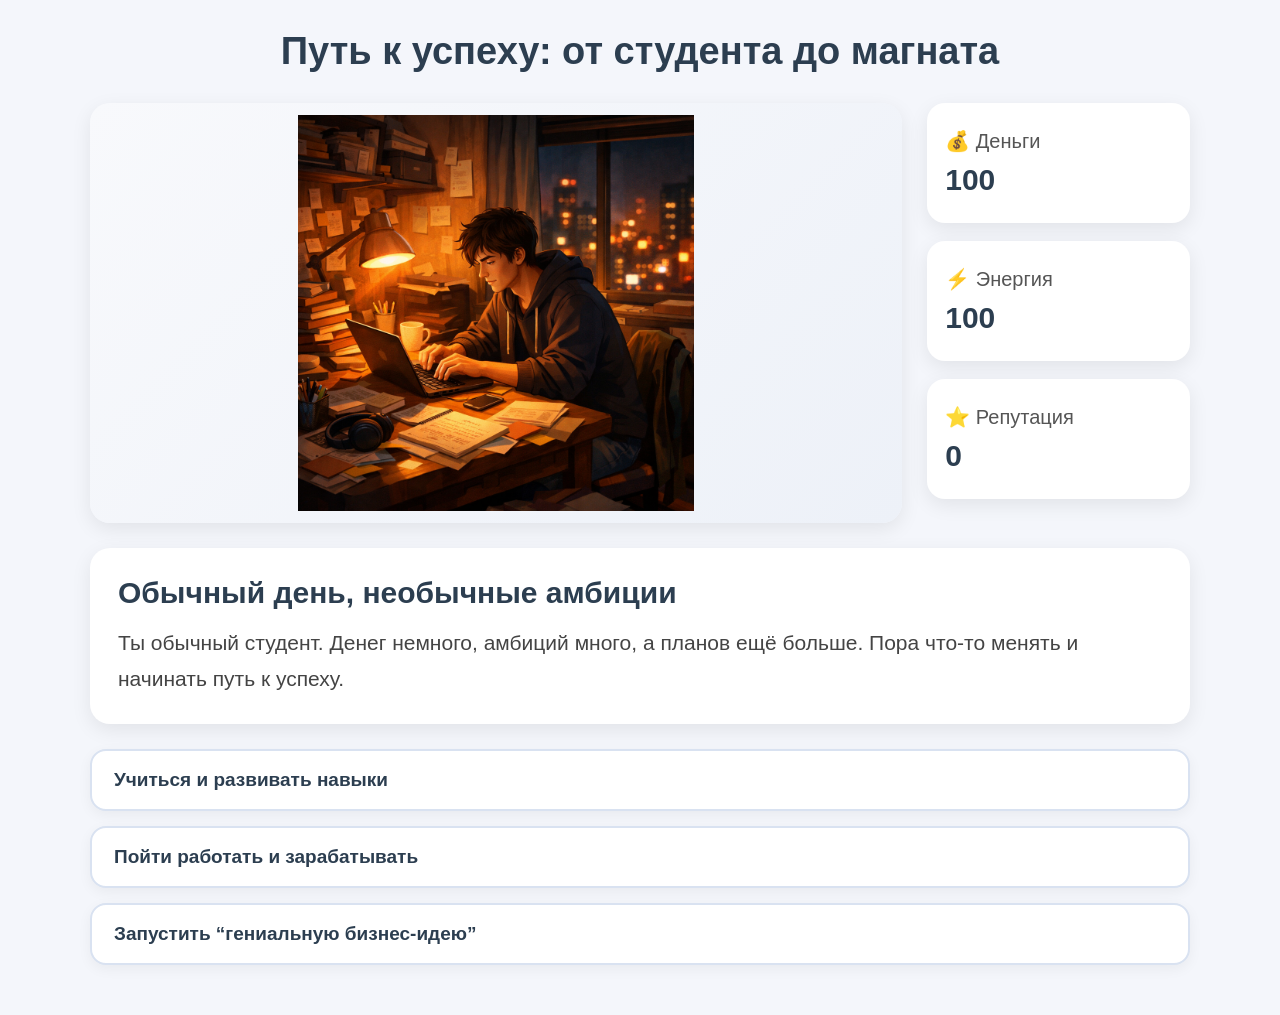
==== index.html @ 745858f6 "Add files via upload" ====
<!DOCTYPE html>
<html lang="ru">
<head>
    <meta charset="UTF-8">
    <meta name="viewport" content="width=device-width, initial-scale=1.0">
    <title>Путь к успеху</title>
    <link rel="stylesheet" href="style.css">
</head>
<body>
    <div class="game-container">
        <h1 class="game-title">Путь к успеху: от студента до магната</h1>

        <div class="top-section">
            <div class="image-block">
                <img id="scene-image" src="images/start.jpg" alt="Сцена игры">
            </div>

<div class="stats-panel">
    <div class="stat-box" id="money-box">
        <span class="stat-label">💰 Деньги</span>
        <span id="money" class="stat-value">100</span>
    </div>

    <div class="stat-box" id="energy-box">
        <span class="stat-label">⚡ Энергия</span>
        <span id="energy" class="stat-value">100</span>
    </div>

    <div class="stat-box" id="reputation-box">
        <span class="stat-label">⭐ Репутация</span>
        <span id="reputation" class="stat-value">0</span>
    </div>
</div>
        </div>

        <div class="story-block">
            <h2 id="scene-title">Обычный день, необычные амбиции</h2>

            <p id="scene-text">
                Ты обычный студент. Денег немного, амбиций много, а планов ещё больше.
                Пора что-то менять и начинать путь к успеху.
            </p>
        </div>

        <div id="choices" class="choices">
            <button class="choice-btn">Учиться и развивать навыки</button>
            <button class="choice-btn">Пойти работать и зарабатывать</button>
            <button class="choice-btn">Запустить “гениальную бизнес-идею”</button>
        </div>

        <button id="restart-btn" class="restart-btn">Начать заново</button>
    </div>

    <script src="script.js"></script>
</body>
</html>
---- style.css ----
* {
    margin: 0;
    padding: 0;
    box-sizing: border-box;
}

body {
    font-family: Arial, sans-serif;
    background: #f4f6fb;
    color: #222;
    min-height: 100vh;
    padding: 30px 20px;
}

.game-container {
    max-width: 1100px;
    margin: 0 auto;
}

.game-title {
    text-align: center;
    font-size: 38px;
    margin-bottom: 30px;
    color: #2c3e50;
}

.top-section {
    display: flex;
    gap: 25px;
    align-items: stretch;
    margin-bottom: 25px;
}

.image-block {
    flex: 3;
    background: linear-gradient(135deg, #f8f9fc, #edf1f8);
    border-radius: 20px;
    overflow: hidden;
    box-shadow: 0 6px 20px rgba(0, 0, 0, 0.08);
    padding: 12px;
    display: flex;
    align-items: center;
    justify-content: center;
    min-height: 420px;
}

#scene-image {
    width: 100%;
    max-height: 396px;
    object-fit: contain;
    object-position: center;
    display: block;
    border-radius: 14px;
}

.stats-panel {
    flex: 1;
    display: flex;
    flex-direction: column;
    gap: 18px;
}

.stat-box {
    background: white;
    border-radius: 18px;
    padding: 22px 18px;
    box-shadow: 0 6px 20px rgba(0, 0, 0, 0.08);
    display: flex;
    flex-direction: column;
    justify-content: center;
    min-height: 120px;
}

.stat-label {
    font-size: 20px;
    color: #555;
    margin-bottom: 10px;
}

.stat-value {
    font-size: 30px;
    font-weight: bold;
    color: #2c3e50;
}

.story-block {
    background: white;
    border-radius: 20px;
    padding: 28px;
    box-shadow: 0 6px 20px rgba(0, 0, 0, 0.08);
    margin-bottom: 25px;
}

#scene-title {
    font-size: 30px;
    margin-bottom: 15px;
    color: #2c3e50;
}

#scene-text {
    font-size: 21px;
    line-height: 1.7;
    color: #444;
}

.choices {
    display: flex;
    flex-direction: column;
    gap: 15px;
    margin-bottom: 20px;
}

.choice-btn {
    background: white;
    color: #2c3e50;
    border: 2px solid #d9e2f1;
    border-radius: 16px;
    padding: 18px 22px;
    font-size: 19px;
    font-weight: bold;
    text-align: left;
    cursor: pointer;
    transition: 0.25s;
    box-shadow: 0 4px 14px rgba(0, 0, 0, 0.05);
}

.choice-btn:hover {
    background: #eef4ff;
    border-color: #9dbcf5;
    transform: translateY(-2px);
}

.restart-btn {
    display: none;
    background: #ff6b6b;
    color: white;
    border: none;
    border-radius: 16px;
    padding: 18px 22px;
    font-size: 19px;
    font-weight: bold;
    cursor: pointer;
    transition: 0.25s;
    box-shadow: 0 4px 14px rgba(0, 0, 0, 0.08);
}

.restart-btn:hover {
    background: #e45757;
    transform: translateY(-2px);
}

@media (max-width: 900px) {
    .top-section {
        flex-direction: column;
    }

    #scene-image {
        height: 300px;
    }

    .stats-panel {
        flex-direction: row;
        flex-wrap: wrap;
    }

    .stat-box {
        flex: 1 1 30%;
        min-height: 100px;
    }
}

@media (max-width: 600px) {
    .game-title {
        font-size: 28px;
    }

    #scene-title {
        font-size: 24px;
    }

    #scene-text {
        font-size: 18px;
    }

    .choice-btn,
    .restart-btn {
        font-size: 17px;
        padding: 16px;
    }

    .stat-label {
        font-size: 17px;
    }

    .stat-value {
        font-size: 24px;
    }
}
.fade-in {
    animation: fadeIn 0.6s ease;
}

.fade-text {
    animation: fadeText 0.7s ease;
}

.stat-updated {
    animation: statPulse 0.6s ease;
}

.good-change {
    background: #e7f9ed !important;
    border-color: #8ed7a5 !important;
}

.bad-change {
    background: #fdeaea !important;
    border-color: #ef9a9a !important;
}

@keyframes fadeIn {
    from {
        opacity: 0;
        transform: translateY(12px);
    }
    to {
        opacity: 1;
        transform: translateY(0);
    }
}

@keyframes fadeText {
    from {
        opacity: 0;
    }
    to {
        opacity: 1;
    }
}

@keyframes statPulse {
    0% {
        transform: scale(1);
    }
    30% {
        transform: scale(1.06);
    }
    100% {
        transform: scale(1);
    }
}
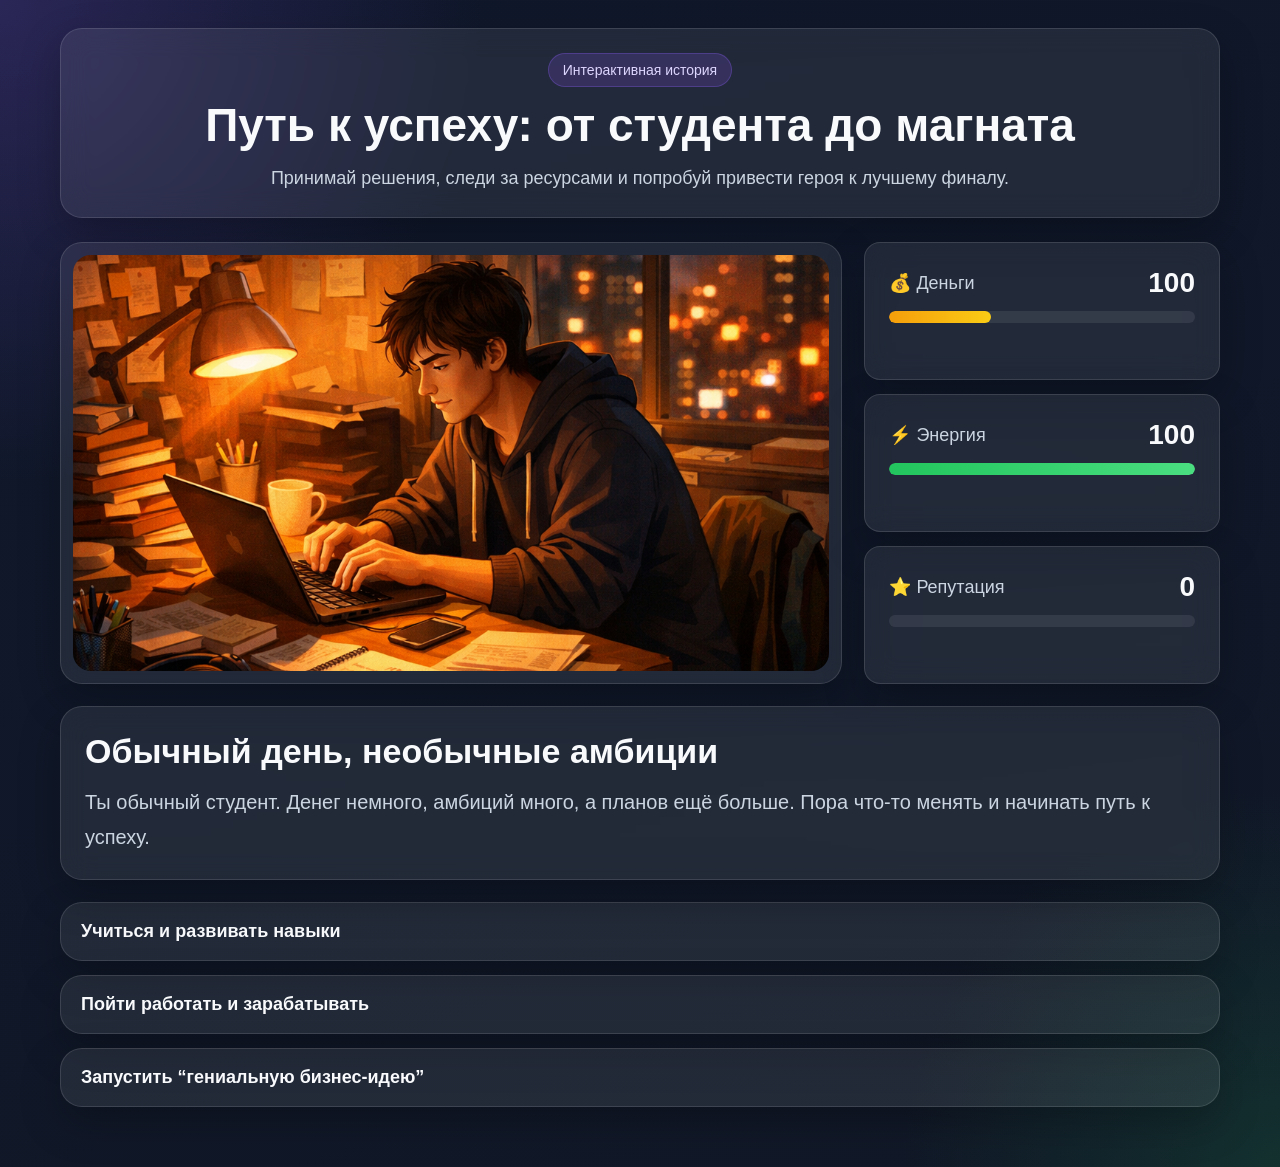
==== commit d2a160f9: "Add files via upload" ====
--- a/index.html
+++ b/index.html
@@ -7,49 +7,72 @@
     <link rel="stylesheet" href="style.css">
 </head>
 <body>
-    <div class="game-container">
-        <h1 class="game-title">Путь к успеху: от студента до магната</h1>
+    <div class="page-glow glow-1"></div>
+    <div class="page-glow glow-2"></div>
 
-        <div class="top-section">
-            <div class="image-block">
+    <main class="game-container">
+        <header class="hero card">
+            <p class="hero-badge">Интерактивная история</p>
+            <h1 class="game-title">Путь к успеху: от студента до магната</h1>
+            <p class="hero-subtitle">
+                Принимай решения, следи за ресурсами и попробуй привести героя к лучшему финалу.
+            </p>
+        </header>
+
+        <section class="top-section">
+            <div class="image-block card">
                 <img id="scene-image" src="images/start.jpg" alt="Сцена игры">
             </div>
 
-<div class="stats-panel">
-    <div class="stat-box" id="money-box">
-        <span class="stat-label">💰 Деньги</span>
-        <span id="money" class="stat-value">100</span>
-    </div>
+            <aside class="stats-panel">
+                <div class="stat-box card" id="money-box">
+                    <div class="stat-top">
+                        <span class="stat-label">💰 Деньги</span>
+                        <span id="money" class="stat-value">100</span>
+                    </div>
+                    <div class="progress">
+                        <div class="progress-fill money-fill" id="money-fill"></div>
+                    </div>
+                </div>
 
-    <div class="stat-box" id="energy-box">
-        <span class="stat-label">⚡ Энергия</span>
-        <span id="energy" class="stat-value">100</span>
-    </div>
+                <div class="stat-box card" id="energy-box">
+                    <div class="stat-top">
+                        <span class="stat-label">⚡ Энергия</span>
+                        <span id="energy" class="stat-value">100</span>
+                    </div>
+                    <div class="progress">
+                        <div class="progress-fill energy-fill" id="energy-fill"></div>
+                    </div>
+                </div>
 
-    <div class="stat-box" id="reputation-box">
-        <span class="stat-label">⭐ Репутация</span>
-        <span id="reputation" class="stat-value">0</span>
-    </div>
-</div>
-        </div>
+                <div class="stat-box card" id="reputation-box">
+                    <div class="stat-top">
+                        <span class="stat-label">⭐ Репутация</span>
+                        <span id="reputation" class="stat-value">0</span>
+                    </div>
+                    <div class="progress">
+                        <div class="progress-fill reputation-fill" id="reputation-fill"></div>
+                    </div>
+                </div>
+            </aside>
+        </section>
 
-        <div class="story-block">
+        <section class="story-block card">
             <h2 id="scene-title">Обычный день, необычные амбиции</h2>
-
             <p id="scene-text">
                 Ты обычный студент. Денег немного, амбиций много, а планов ещё больше.
                 Пора что-то менять и начинать путь к успеху.
             </p>
-        </div>
+        </section>
 
-        <div id="choices" class="choices">
+        <section id="choices" class="choices">
             <button class="choice-btn">Учиться и развивать навыки</button>
             <button class="choice-btn">Пойти работать и зарабатывать</button>
             <button class="choice-btn">Запустить “гениальную бизнес-идею”</button>
-        </div>
+        </section>
 
         <button id="restart-btn" class="restart-btn">Начать заново</button>
-    </div>
+    </main>
 
     <script src="script.js"></script>
 </body>
--- a/style.css
+++ b/style.css
@@ -1,3 +1,24 @@
+:root {
+    --bg-1: #0f172a;
+    --bg-2: #111827;
+    --card: rgba(255, 255, 255, 0.08);
+    --card-hover: rgba(139, 92, 246, 0.16);
+    --border: rgba(255, 255, 255, 0.12);
+    --text: #f8fafc;
+    --text-soft: #cbd5e1;
+    --accent: #8b5cf6;
+    --money: linear-gradient(90deg, #f59e0b, #facc15);
+    --energy: linear-gradient(90deg, #22c55e, #4ade80);
+    --reputation: linear-gradient(90deg, #8b5cf6, #a78bfa);
+    --danger: linear-gradient(135deg, #ef4444, #f97316);
+    --good: rgba(34, 197, 94, 0.18);
+    --bad: rgba(239, 68, 68, 0.16);
+    --radius: 22px;
+    --radius-sm: 16px;
+    --shadow: 0 16px 40px rgba(0, 0, 0, 0.25);
+    --transition: 0.3s ease;
+}
+
 * {
     margin: 0;
     padding: 0;
@@ -6,196 +27,206 @@
 
 body {
     font-family: Arial, sans-serif;
-    background: #f4f6fb;
-    color: #222;
     min-height: 100vh;
-    padding: 30px 20px;
+    padding: 28px 18px 40px;
+    color: var(--text);
+    background:
+        radial-gradient(circle at top left, rgba(139, 92, 246, 0.22), transparent 28%),
+        radial-gradient(circle at bottom right, rgba(34, 197, 94, 0.14), transparent 22%),
+        linear-gradient(160deg, var(--bg-1), var(--bg-2));
 }
 
 .game-container {
-    max-width: 1100px;
+    max-width: 1160px;
     margin: 0 auto;
 }
 
+.card,
+.choice-btn,
+.restart-btn {
+    border-radius: var(--radius);
+    box-shadow: var(--shadow);
+    transition: var(--transition);
+}
+
+.card {
+    background: var(--card);
+    border: 1px solid var(--border);
+    backdrop-filter: blur(14px);
+}
+
+.hero,
+.story-block,
+.stat-box {
+    padding: 24px;
+}
+
+.hero {
+    text-align: center;
+    margin-bottom: 24px;
+}
+
+.hero-badge {
+    display: inline-block;
+    margin-bottom: 12px;
+    padding: 8px 14px;
+    border-radius: 999px;
+    background: rgba(139, 92, 246, 0.18);
+    border: 1px solid rgba(139, 92, 246, 0.3);
+    color: #ddd6fe;
+    font-size: 14px;
+}
+
 .game-title {
-    text-align: center;
-    font-size: 38px;
-    margin-bottom: 30px;
-    color: #2c3e50;
+    font-size: clamp(30px, 5vw, 46px);
+    margin-bottom: 12px;
+    line-height: 1.15;
+}
+
+.hero-subtitle,
+#scene-text,
+.stat-label {
+    color: var(--text-soft);
+}
+
+.hero-subtitle {
+    max-width: 760px;
+    margin: 0 auto;
+    font-size: 18px;
+    line-height: 1.6;
 }
 
 .top-section {
-    display: flex;
-    gap: 25px;
-    align-items: stretch;
-    margin-bottom: 25px;
+    display: grid;
+    grid-template-columns: 2.2fr 1fr;
+    gap: 22px;
+    margin-bottom: 22px;
 }
 
 .image-block {
-    flex: 3;
-    background: linear-gradient(135deg, #f8f9fc, #edf1f8);
-    border-radius: 20px;
+    min-height: 440px;
+    padding: 12px;
     overflow: hidden;
-    box-shadow: 0 6px 20px rgba(0, 0, 0, 0.08);
-    padding: 12px;
-    display: flex;
-    align-items: center;
-    justify-content: center;
-    min-height: 420px;
 }
 
 #scene-image {
     width: 100%;
-    max-height: 396px;
-    object-fit: contain;
-    object-position: center;
+    height: 100%;
+    max-height: 416px;
+    object-fit: cover;
+    border-radius: 18px;
     display: block;
-    border-radius: 14px;
 }
 
 .stats-panel {
-    flex: 1;
+    display: grid;
+    gap: 14px;
+}
+
+.stat-box {
+    border-radius: var(--radius-sm);
+}
+
+.stat-top {
     display: flex;
-    flex-direction: column;
-    gap: 18px;
-}
-
-.stat-box {
-    background: white;
-    border-radius: 18px;
-    padding: 22px 18px;
-    box-shadow: 0 6px 20px rgba(0, 0, 0, 0.08);
-    display: flex;
-    flex-direction: column;
-    justify-content: center;
-    min-height: 120px;
+    justify-content: space-between;
+    align-items: center;
+    margin-bottom: 12px;
+    gap: 10px;
 }
 
 .stat-label {
+    font-size: 18px;
+}
+
+.stat-value {
+    font-size: 28px;
+    font-weight: 700;
+}
+
+.progress {
+    height: 12px;
+    background: rgba(255, 255, 255, 0.08);
+    border-radius: 999px;
+    overflow: hidden;
+}
+
+.progress-fill {
+    height: 100%;
+    width: 0;
+    border-radius: inherit;
+    transition: width 0.45s ease;
+}
+
+.money-fill { background: var(--money); }
+.energy-fill { background: var(--energy); }
+.reputation-fill { background: var(--reputation); }
+
+.story-block {
+    margin-bottom: 22px;
+}
+
+#scene-title {
+    font-size: clamp(24px, 4vw, 34px);
+    margin-bottom: 14px;
+    line-height: 1.2;
+}
+
+#scene-text {
     font-size: 20px;
-    color: #555;
-    margin-bottom: 10px;
-}
-
-.stat-value {
-    font-size: 30px;
-    font-weight: bold;
-    color: #2c3e50;
-}
-
-.story-block {
-    background: white;
-    border-radius: 20px;
-    padding: 28px;
-    box-shadow: 0 6px 20px rgba(0, 0, 0, 0.08);
-    margin-bottom: 25px;
-}
-
-#scene-title {
-    font-size: 30px;
-    margin-bottom: 15px;
-    color: #2c3e50;
-}
-
-#scene-text {
-    font-size: 21px;
-    line-height: 1.7;
-    color: #444;
+    line-height: 1.75;
+    white-space: pre-line;
 }
 
 .choices {
-    display: flex;
-    flex-direction: column;
-    gap: 15px;
+    display: grid;
+    gap: 14px;
     margin-bottom: 20px;
 }
 
+.choice-btn,
+.restart-btn {
+    width: 100%;
+    padding: 18px 20px;
+    font-size: 18px;
+    font-weight: 700;
+    cursor: pointer;
+}
+
 .choice-btn {
-    background: white;
-    color: #2c3e50;
-    border: 2px solid #d9e2f1;
-    border-radius: 16px;
-    padding: 18px 22px;
-    font-size: 19px;
-    font-weight: bold;
     text-align: left;
-    cursor: pointer;
-    transition: 0.25s;
-    box-shadow: 0 4px 14px rgba(0, 0, 0, 0.05);
+    color: var(--text);
+    background: var(--card);
+    border: 1px solid var(--border);
 }
 
 .choice-btn:hover {
-    background: #eef4ff;
-    border-color: #9dbcf5;
-    transform: translateY(-2px);
+    transform: translateY(-3px);
+    background: var(--card-hover);
+    border-color: rgba(167, 139, 250, 0.55);
 }
 
 .restart-btn {
     display: none;
-    background: #ff6b6b;
     color: white;
     border: none;
-    border-radius: 16px;
-    padding: 18px 22px;
-    font-size: 19px;
-    font-weight: bold;
-    cursor: pointer;
-    transition: 0.25s;
-    box-shadow: 0 4px 14px rgba(0, 0, 0, 0.08);
+    background: var(--danger);
 }
 
 .restart-btn:hover {
-    background: #e45757;
-    transform: translateY(-2px);
-}
-
-@media (max-width: 900px) {
-    .top-section {
-        flex-direction: column;
-    }
-
-    #scene-image {
-        height: 300px;
-    }
-
-    .stats-panel {
-        flex-direction: row;
-        flex-wrap: wrap;
-    }
-
-    .stat-box {
-        flex: 1 1 30%;
-        min-height: 100px;
-    }
-}
-
-@media (max-width: 600px) {
-    .game-title {
-        font-size: 28px;
-    }
-
-    #scene-title {
-        font-size: 24px;
-    }
-
-    #scene-text {
-        font-size: 18px;
-    }
-
-    .choice-btn,
-    .restart-btn {
-        font-size: 17px;
-        padding: 16px;
-    }
-
-    .stat-label {
-        font-size: 17px;
-    }
-
-    .stat-value {
-        font-size: 24px;
-    }
-}
+    transform: translateY(-3px);
+}
+
+.good-change {
+    background: var(--good) !important;
+    border-color: rgba(74, 222, 128, 0.55) !important;
+}
+
+.bad-change {
+    background: var(--bad) !important;
+    border-color: rgba(248, 113, 113, 0.55) !important;
+}
+
 .fade-in {
     animation: fadeIn 0.6s ease;
 }
@@ -206,22 +237,23 @@
 
 .stat-updated {
     animation: statPulse 0.6s ease;
-}
-
-.good-change {
-    background: #e7f9ed !important;
-    border-color: #8ed7a5 !important;
-}
-
-.bad-change {
-    background: #fdeaea !important;
-    border-color: #ef9a9a !important;
 }
 
 @keyframes fadeIn {
     from {
         opacity: 0;
-        transform: translateY(12px);
+        transform: translateY(14px) scale(0.98);
+    }
+    to {
+        opacity: 1;
+        transform: translateY(0) scale(1);
+    }
+}
+
+@keyframes fadeText {
+    from {
+        opacity: 0;
+        transform: translateY(6px);
     }
     to {
         opacity: 1;
@@ -229,23 +261,52 @@
     }
 }
 
-@keyframes fadeText {
-    from {
-        opacity: 0;
-    }
-    to {
-        opacity: 1;
-    }
-}
-
 @keyframes statPulse {
-    0% {
-        transform: scale(1);
-    }
-    30% {
-        transform: scale(1.06);
-    }
-    100% {
-        transform: scale(1);
+    0% { transform: scale(1); }
+    35% { transform: scale(1.04); }
+    100% { transform: scale(1); }
+}
+
+@media (max-width: 920px) {
+    .top-section {
+        grid-template-columns: 1fr;
+    }
+
+    .stats-panel {
+        grid-template-columns: repeat(3, 1fr);
+    }
+
+    .image-block {
+        min-height: 340px;
+    }
+}
+
+@media (max-width: 700px) {
+    body {
+        padding: 20px 14px 32px;
+    }
+
+    .hero,
+    .story-block,
+    .stat-box {
+        padding: 18px;
+    }
+
+    .stats-panel {
+        grid-template-columns: 1fr;
+    }
+
+    #scene-image {
+        max-height: 250px;
+    }
+
+    #scene-text {
+        font-size: 18px;
+    }
+
+    .choice-btn,
+    .restart-btn {
+        padding: 16px;
+        font-size: 16px;
     }
 }
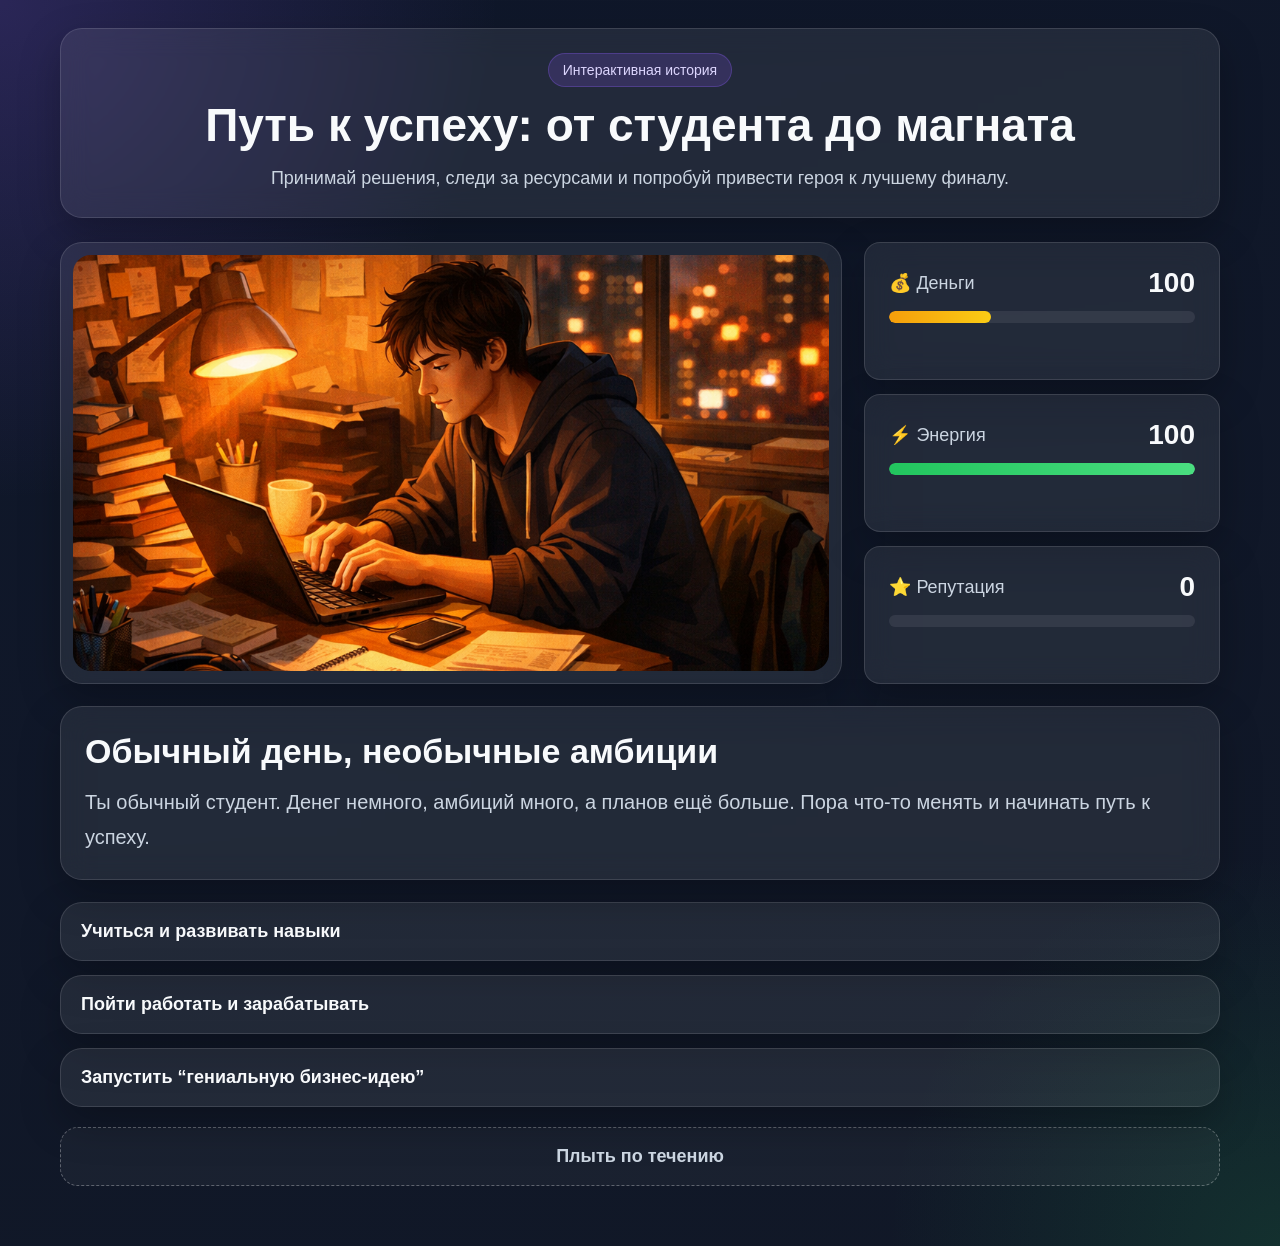
==== commit dfb8a089: "Add files via upload" ====
--- a/index.html
+++ b/index.html
@@ -70,6 +70,8 @@
             <button class="choice-btn">Пойти работать и зарабатывать</button>
             <button class="choice-btn">Запустить “гениальную бизнес-идею”</button>
         </section>
+        
+        <button id="random-btn" class="random-btn">Плыть по течению</button>
 
         <button id="restart-btn" class="restart-btn">Начать заново</button>
     </main>
--- a/style.css
+++ b/style.css
@@ -239,6 +239,25 @@
     animation: statPulse 0.6s ease;
 }
 
+.random-btn {
+    width: 100%;
+    margin-bottom: 20px;
+    padding: 18px 20px;
+    font-size: 18px;
+    font-weight: 700;
+    cursor: pointer;
+    border: 1px dashed rgba(255, 255, 255, 0.3);
+    border-radius: 18px;
+    background: rgba(255, 255, 255, 0.04);
+    color: #cbd5e1;
+    transition: 0.3s ease;
+}
+
+.random-btn:hover {
+    transform: translateY(-3px);
+    background: rgba(255, 255, 255, 0.08);
+    color: white;
+}
 @keyframes fadeIn {
     from {
         opacity: 0;
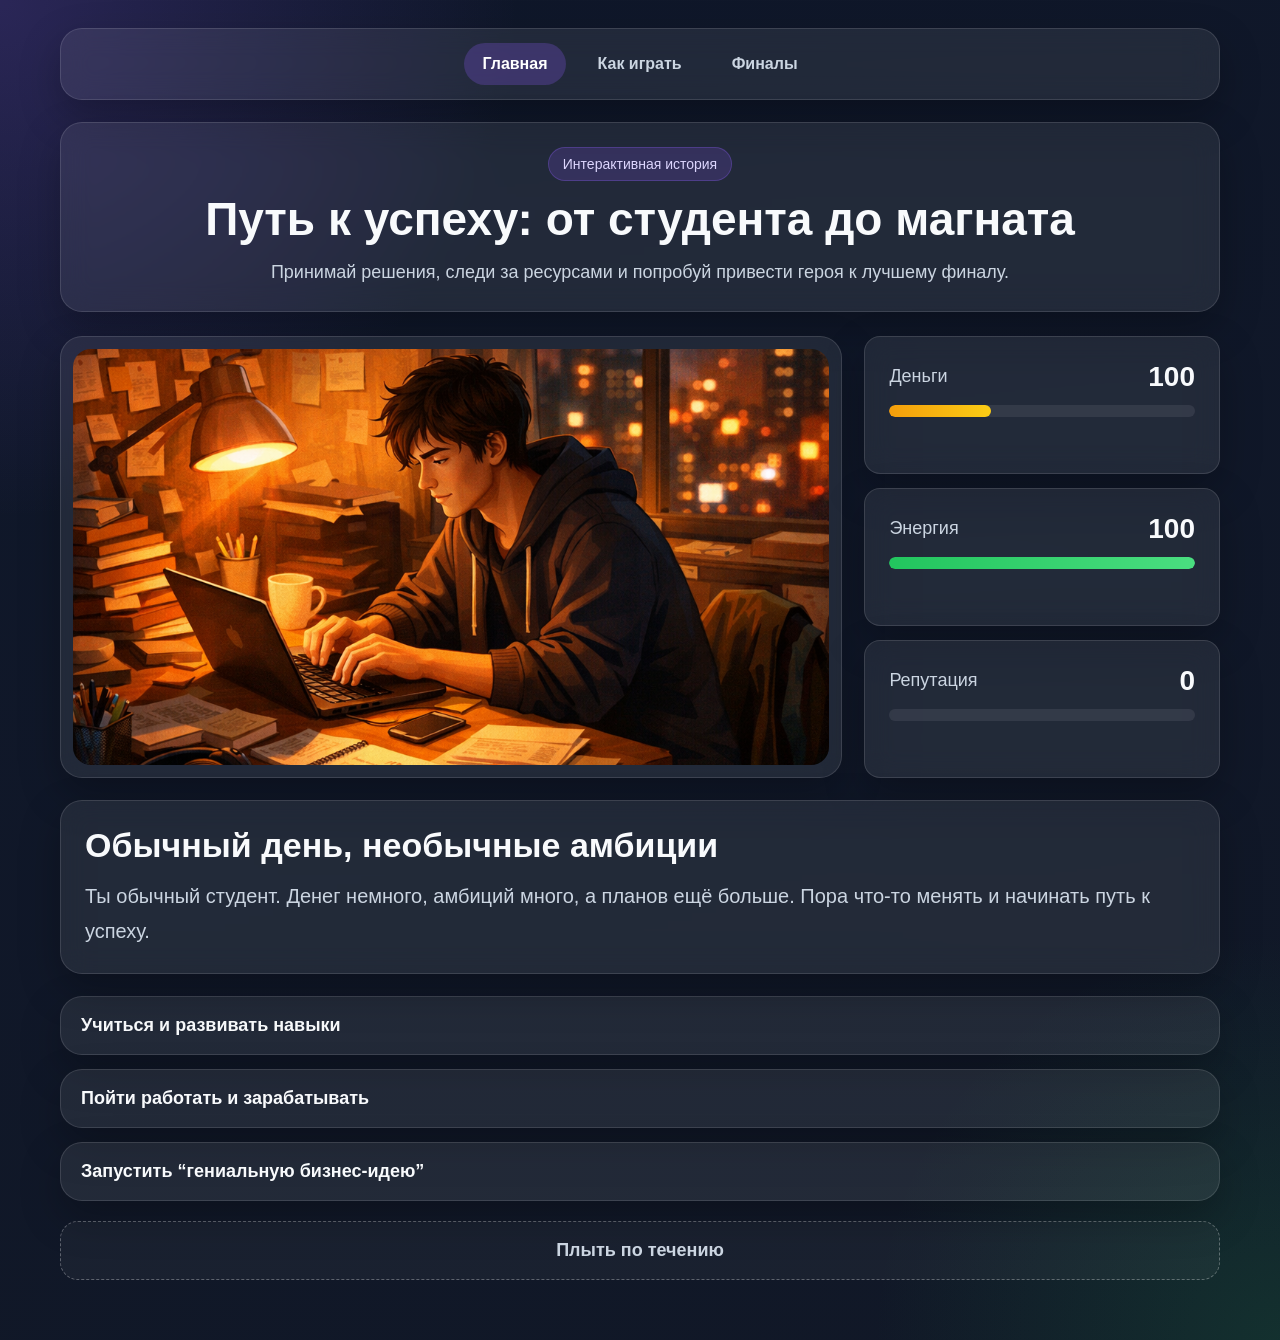
==== commit 18156953: "Add files via upload" ====
--- a/index.html
+++ b/index.html
@@ -11,6 +11,11 @@
     <div class="page-glow glow-2"></div>
 
     <main class="game-container">
+        <nav class="navbar card">
+    <a href="index.html" class="nav-link active">Главная</a>
+    <a href="guide.html" class="nav-link">Как играть</a>
+    <a href="endings.html" class="nav-link">Финалы</a>
+</nav>
         <header class="hero card">
             <p class="hero-badge">Интерактивная история</p>
             <h1 class="game-title">Путь к успеху: от студента до магната</h1>
@@ -27,7 +32,7 @@
             <aside class="stats-panel">
                 <div class="stat-box card" id="money-box">
                     <div class="stat-top">
-                        <span class="stat-label">💰 Деньги</span>
+                        <span class="stat-label">Деньги</span>
                         <span id="money" class="stat-value">100</span>
                     </div>
                     <div class="progress">
@@ -37,7 +42,7 @@
 
                 <div class="stat-box card" id="energy-box">
                     <div class="stat-top">
-                        <span class="stat-label">⚡ Энергия</span>
+                        <span class="stat-label">Энергия</span>
                         <span id="energy" class="stat-value">100</span>
                     </div>
                     <div class="progress">
@@ -47,7 +52,7 @@
 
                 <div class="stat-box card" id="reputation-box">
                     <div class="stat-top">
-                        <span class="stat-label">⭐ Репутация</span>
+                        <span class="stat-label">Репутация</span>
                         <span id="reputation" class="stat-value">0</span>
                     </div>
                     <div class="progress">
--- a/style.css
+++ b/style.css
@@ -328,4 +328,152 @@
         padding: 16px;
         font-size: 16px;
     }
+}
+.navbar {
+    display: flex;
+    justify-content: center;
+    gap: 14px;
+    padding: 14px;
+    margin-bottom: 22px;
+    flex-wrap: wrap;
+}
+
+.nav-link {
+    color: var(--text-soft);
+    text-decoration: none;
+    padding: 12px 18px;
+    border-radius: 999px;
+    font-weight: 700;
+    transition: 0.3s ease;
+}
+
+.nav-link:hover,
+.nav-link.active {
+    color: white;
+    background: rgba(139, 92, 246, 0.25);
+}
+.info-grid {
+    display: grid;
+    grid-template-columns: repeat(auto-fit, minmax(260px, 1fr));
+    gap: 22px;
+    margin-bottom: 22px;
+}
+
+.info-card {
+    padding: 24px;
+    border-radius: var(--radius);
+}
+
+.info-card h2 {
+    margin-bottom: 14px;
+    font-size: 24px;
+}
+
+.info-card p {
+    color: var(--text-soft);
+    line-height: 1.7;
+    font-size: 17px;
+}
+
+.page-button {
+    display: flex;
+    justify-content: center;
+    align-items: center;
+    margin-top: 24px;
+    padding: 18px;
+    border-radius: var(--radius);
+    text-decoration: none;
+    font-size: 18px;
+    font-weight: 700;
+    color: white;
+    background: linear-gradient(135deg, #8b5cf6, #6366f1);
+    transition: 0.3s ease;
+    box-shadow: var(--shadow);
+}
+
+.page-button:hover {
+    transform: translateY(-4px);
+}
+.endings-grid {
+    display: grid;
+    grid-template-columns: repeat(auto-fit, minmax(320px, 1fr));
+    gap: 24px;
+}
+
+.ending-card {
+    overflow: hidden;
+    border-radius: var(--radius);
+    transition: 0.3s ease;
+}
+
+.ending-card:hover {
+    transform: translateY(-6px);
+}
+
+.ending-card img {
+    width: 100%;
+    height: 240px;
+    object-fit: cover;
+    display: block;
+}
+
+.ending-content {
+    padding: 22px;
+}
+
+.ending-content h2 {
+    margin-bottom: 12px;
+    font-size: 28px;
+}
+
+.ending-content p {
+    color: var(--text-soft);
+    line-height: 1.7;
+    font-size: 17px;
+}
+.ending-badge {
+    display: inline-block;
+    margin-bottom: 12px;
+    padding: 7px 12px;
+    border-radius: 999px;
+    font-size: 14px;
+    font-weight: 700;
+    color: #ddd6fe;
+    background: rgba(139, 92, 246, 0.18);
+    border: 1px solid rgba(139, 92, 246, 0.35);
+}
+
+.ending-list {
+    margin-top: 16px;
+    padding-left: 0;
+    list-style: none;
+    display: grid;
+    gap: 8px;
+}
+
+.ending-list li {
+    padding: 10px 12px;
+    border-radius: 14px;
+    color: var(--text-soft);
+    background: rgba(255, 255, 255, 0.05);
+}
+
+.legendary-ending {
+    border-color: rgba(250, 204, 21, 0.45);
+}
+
+.epic-ending {
+    border-color: rgba(139, 92, 246, 0.45);
+}
+
+.rare-ending {
+    border-color: rgba(96, 165, 250, 0.45);
+}
+
+.common-ending {
+    border-color: rgba(34, 197, 94, 0.35);
+}
+
+.fail-ending {
+    border-color: rgba(239, 68, 68, 0.45);
 }
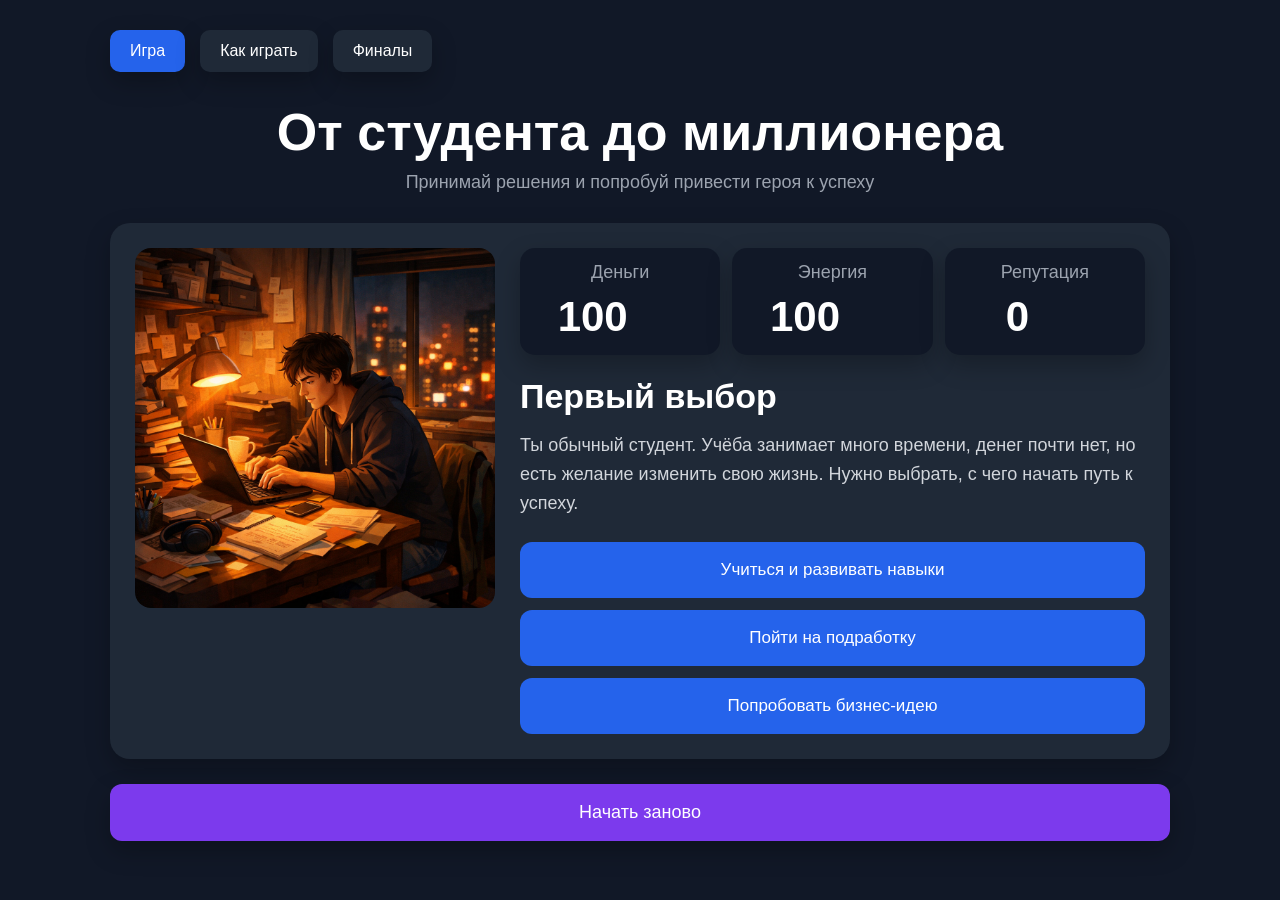
==== commit 4fffd380: "Add files via upload" ====
--- a/index.html
+++ b/index.html
@@ -3,80 +3,67 @@
 <head>
     <meta charset="UTF-8">
     <meta name="viewport" content="width=device-width, initial-scale=1.0">
-    <title>Путь к успеху</title>
+    <title>От студента до миллионера</title>
     <link rel="stylesheet" href="style.css">
 </head>
 <body>
-    <div class="page-glow glow-1"></div>
-    <div class="page-glow glow-2"></div>
+    <main class="container">
+        <nav class="menu">
+            <a href="index.html" class="active">Игра</a>
+            <a href="guide.html">Как играть</a>
+            <a href="endings.html">Финалы</a>
+        </nav>
 
-    <main class="game-container">
-        <nav class="navbar card">
-    <a href="index.html" class="nav-link active">Главная</a>
-    <a href="guide.html" class="nav-link">Как играть</a>
-    <a href="endings.html" class="nav-link">Финалы</a>
-</nav>
-        <header class="hero card">
-            <p class="hero-badge">Интерактивная история</p>
-            <h1 class="game-title">Путь к успеху: от студента до магната</h1>
-            <p class="hero-subtitle">
-                Принимай решения, следи за ресурсами и попробуй привести героя к лучшему финалу.
-            </p>
+        <header class="header">
+            <h1>От студента до миллионера</h1>
+            <p>Принимай решения и попробуй привести героя к успеху</p>
         </header>
 
-        <section class="top-section">
-            <div class="image-block card">
-                <img id="scene-image" src="images/start.jpg" alt="Сцена игры">
+        <section class="game-card">
+            <img id="scene-image" src="images/start.jpg" alt="Ситуация">
+
+            <div class="game-info">
+                <section class="stats">
+<div class="stat">
+    <span>Деньги</span>
+
+    <div class="stat-line">
+        <strong id="money">100</strong>
+        <small id="money-change"></small>
+    </div>
+</div>
+<div class="stat">
+    <span>Энергия</span>
+
+    <div class="stat-line">
+        <strong id="energy">100</strong>
+        <small id="energy-change"></small>
+    </div>
+</div>
+<div class="stat">
+    <span>Репутация</span>
+
+    <div class="stat-line">
+        <strong id="reputation">0</strong>
+        <small id="reputation-change"></small>
+    </div>
+</div>
+                </section>
+
+                <h2 id="scene-title">Начало пути</h2>
+
+                <p id="scene-text">
+                    Ты обычный студент. Денег немного, энергии хватает, но хочется добиться большего.
+                    Какой первый шаг выберешь?
+                </p>
+
+                <div id="choices" class="choices">
+                    <button>Учиться и развивать навыки</button>
+                    <button>Пойти на подработку</button>
+                    <button>Попробовать открыть бизнес</button>
+                </div>
             </div>
-
-            <aside class="stats-panel">
-                <div class="stat-box card" id="money-box">
-                    <div class="stat-top">
-                        <span class="stat-label">Деньги</span>
-                        <span id="money" class="stat-value">100</span>
-                    </div>
-                    <div class="progress">
-                        <div class="progress-fill money-fill" id="money-fill"></div>
-                    </div>
-                </div>
-
-                <div class="stat-box card" id="energy-box">
-                    <div class="stat-top">
-                        <span class="stat-label">Энергия</span>
-                        <span id="energy" class="stat-value">100</span>
-                    </div>
-                    <div class="progress">
-                        <div class="progress-fill energy-fill" id="energy-fill"></div>
-                    </div>
-                </div>
-
-                <div class="stat-box card" id="reputation-box">
-                    <div class="stat-top">
-                        <span class="stat-label">Репутация</span>
-                        <span id="reputation" class="stat-value">0</span>
-                    </div>
-                    <div class="progress">
-                        <div class="progress-fill reputation-fill" id="reputation-fill"></div>
-                    </div>
-                </div>
-            </aside>
         </section>
-
-        <section class="story-block card">
-            <h2 id="scene-title">Обычный день, необычные амбиции</h2>
-            <p id="scene-text">
-                Ты обычный студент. Денег немного, амбиций много, а планов ещё больше.
-                Пора что-то менять и начинать путь к успеху.
-            </p>
-        </section>
-
-        <section id="choices" class="choices">
-            <button class="choice-btn">Учиться и развивать навыки</button>
-            <button class="choice-btn">Пойти работать и зарабатывать</button>
-            <button class="choice-btn">Запустить “гениальную бизнес-идею”</button>
-        </section>
-        
-        <button id="random-btn" class="random-btn">Плыть по течению</button>
 
         <button id="restart-btn" class="restart-btn">Начать заново</button>
     </main>
--- a/style.css
+++ b/style.css
@@ -1,479 +1,294 @@
-:root {
-    --bg-1: #0f172a;
-    --bg-2: #111827;
-    --card: rgba(255, 255, 255, 0.08);
-    --card-hover: rgba(139, 92, 246, 0.16);
-    --border: rgba(255, 255, 255, 0.12);
-    --text: #f8fafc;
-    --text-soft: #cbd5e1;
-    --accent: #8b5cf6;
-    --money: linear-gradient(90deg, #f59e0b, #facc15);
-    --energy: linear-gradient(90deg, #22c55e, #4ade80);
-    --reputation: linear-gradient(90deg, #8b5cf6, #a78bfa);
-    --danger: linear-gradient(135deg, #ef4444, #f97316);
-    --good: rgba(34, 197, 94, 0.18);
-    --bad: rgba(239, 68, 68, 0.16);
-    --radius: 22px;
-    --radius-sm: 16px;
-    --shadow: 0 16px 40px rgba(0, 0, 0, 0.25);
-    --transition: 0.3s ease;
-}
-
-* {
+*{
     margin: 0;
     padding: 0;
     box-sizing: border-box;
 }
 
-body {
+body{
+    background: #111827;
+    color: white;
     font-family: Arial, sans-serif;
     min-height: 100vh;
-    padding: 28px 18px 40px;
-    color: var(--text);
-    background:
-        radial-gradient(circle at top left, rgba(139, 92, 246, 0.22), transparent 28%),
-        radial-gradient(circle at bottom right, rgba(34, 197, 94, 0.14), transparent 22%),
-        linear-gradient(160deg, var(--bg-1), var(--bg-2));
-}
-
-.game-container {
-    max-width: 1160px;
+}
+
+.container{
+    width: 1100px;
     margin: 0 auto;
-}
-
-.card,
-.choice-btn,
-.restart-btn {
-    border-radius: var(--radius);
-    box-shadow: var(--shadow);
-    transition: var(--transition);
-}
-
-.card {
-    background: var(--card);
-    border: 1px solid var(--border);
-    backdrop-filter: blur(14px);
-}
-
-.hero,
-.story-block,
-.stat-box {
-    padding: 24px;
-}
-
-.hero {
+    padding: 30px 20px;
+}
+
+.menu{
+    display: flex;
+    gap: 15px;
+    margin-bottom: 30px;
+}
+
+.menu a{
+    text-decoration: none;
+    color: white;
+    background: #1f2937;
+    padding: 12px 20px;
+    border-radius: 10px;
+    transition: 0.3s;
+    box-shadow: 0 10px 25px rgba(0, 0, 0, 0.25);
+}
+
+.menu a:hover{
+    background: #374151;
+    transform: translateY(-2px);
+}
+
+.menu .active{
+    background: #2563eb;
+}
+
+.header{
     text-align: center;
-    margin-bottom: 24px;
-}
-
-.hero-badge {
-    display: inline-block;
-    margin-bottom: 12px;
-    padding: 8px 14px;
-    border-radius: 999px;
-    background: rgba(139, 92, 246, 0.18);
-    border: 1px solid rgba(139, 92, 246, 0.3);
-    color: #ddd6fe;
-    font-size: 14px;
-}
-
-.game-title {
-    font-size: clamp(30px, 5vw, 46px);
-    margin-bottom: 12px;
-    line-height: 1.15;
-}
-
-.hero-subtitle,
-#scene-text,
-.stat-label {
-    color: var(--text-soft);
-}
-
-.hero-subtitle {
-    max-width: 760px;
-    margin: 0 auto;
+    margin-bottom: 30px;
+}
+
+.header h1{
+    font-size: 52px;
+    margin-bottom: 10px;
+}
+
+.header p{
+    color: #9ca3af;
+    font-size: 18px;
+}
+
+.stats{
+    display: flex;
+    gap: 12px;
+    margin-bottom: 22px;
+}
+
+.stat{
+    flex: 1;
+    background: #111827;
+    padding: 14px;
+    border-radius: 15px;
+    text-align: center;
+    box-shadow: 0 10px 25px rgba(0, 0, 0, 0.25);
+}
+
+.stat span{
+    display: block;
+    margin-bottom: 10px;
+    color: #9ca3af;
+    font-size: 18px;
+}
+
+.stat strong{
+    font-size: 42px;
+}
+
+.game-card{
+    background: #1f2937;
+    border-radius: 20px;
+    padding: 25px;
+    display: grid;
+    grid-template-columns: 360px 1fr;
+    gap: 25px;
+    align-items: start;
+    box-shadow: 0 10px 25px rgba(0, 0, 0, 0.25);
+    animation: appear 0.4s ease;
+}
+
+.game-card img{
+    width: 360px;
+    height: 360px;
+    object-fit: cover;
+    border-radius: 16px;
+    transition: 0.4s;
+}
+
+.game-card img:hover{
+    transform: scale(1.02);
+}
+
+.game-card h2{
+    font-size: 34px;
+    margin-bottom: 15px;
+}
+
+.game-card p{
     font-size: 18px;
     line-height: 1.6;
-}
-
-.top-section {
+    color: #d1d5db;
+}
+
+.choices{
+    display: flex;
+    flex-direction: column;
+    gap: 12px;
+    margin-top: 25px;
+}
+
+.choices button{
+    background: #2563eb;
+    border: none;
+    color: white;
+    padding: 18px;
+    border-radius: 12px;
+    font-size: 17px;
+    cursor: pointer;
+    transition: 0.3s;
+}
+
+.choices button:hover{
+    background: #1d4ed8;
+    transform: translateY(-2px);
+}
+
+.restart-btn{
+    margin-top: 25px;
+    width: 100%;
+    background: #7c3aed;
+    border: none;
+    color: white;
+    padding: 18px;
+    border-radius: 12px;
+    font-size: 18px;
+    cursor: pointer;
+    transition: 0.3s;
+    box-shadow: 0 10px 25px rgba(0, 0, 0, 0.25);
+}
+
+.restart-btn:hover{
+    background: #6d28d9;
+    transform: translateY(-2px);
+}
+
+.info-page{
+    padding: 30px;
+}
+
+.info-page h2{
+    margin-top: 20px;
+    margin-bottom: 10px;
+}
+
+.info-page h2:first-child{
+    margin-top: 0;
+}
+
+.endings-grid{
     display: grid;
-    grid-template-columns: 2.2fr 1fr;
-    gap: 22px;
-    margin-bottom: 22px;
-}
-
-.image-block {
-    min-height: 440px;
-    padding: 12px;
-    overflow: hidden;
-}
-
-#scene-image {
-    width: 100%;
-    height: 100%;
-    max-height: 416px;
-    object-fit: cover;
-    border-radius: 18px;
-    display: block;
-}
-
-.stats-panel {
-    display: grid;
-    gap: 14px;
-}
-
-.stat-box {
-    border-radius: var(--radius-sm);
-}
-
-.stat-top {
-    display: flex;
-    justify-content: space-between;
-    align-items: center;
-    margin-bottom: 12px;
-    gap: 10px;
-}
-
-.stat-label {
-    font-size: 18px;
-}
-
-.stat-value {
+    grid-template-columns: 1fr 1fr;
+    gap: 20px;
+}
+
+.ending-card{
+    background: #1f2937;
+    padding: 25px;
+    border-radius: 20px;
+    box-shadow: 0 10px 25px rgba(0, 0, 0, 0.25);
+    animation: appear 0.4s ease;
+}
+
+.ending-card h2{
+    margin-bottom: 15px;
     font-size: 28px;
-    font-weight: 700;
-}
-
-.progress {
-    height: 12px;
-    background: rgba(255, 255, 255, 0.08);
-    border-radius: 999px;
-    overflow: hidden;
-}
-
-.progress-fill {
-    height: 100%;
-    width: 0;
-    border-radius: inherit;
-    transition: width 0.45s ease;
-}
-
-.money-fill { background: var(--money); }
-.energy-fill { background: var(--energy); }
-.reputation-fill { background: var(--reputation); }
-
-.story-block {
-    margin-bottom: 22px;
-}
-
-#scene-title {
-    font-size: clamp(24px, 4vw, 34px);
-    margin-bottom: 14px;
-    line-height: 1.2;
-}
-
-#scene-text {
-    font-size: 20px;
-    line-height: 1.75;
-    white-space: pre-line;
-}
-
-.choices {
-    display: grid;
-    gap: 14px;
-    margin-bottom: 20px;
-}
-
-.choice-btn,
-.restart-btn {
-    width: 100%;
-    padding: 18px 20px;
-    font-size: 18px;
-    font-weight: 700;
-    cursor: pointer;
-}
-
-.choice-btn {
-    text-align: left;
-    color: var(--text);
-    background: var(--card);
-    border: 1px solid var(--border);
-}
-
-.choice-btn:hover {
-    transform: translateY(-3px);
-    background: var(--card-hover);
-    border-color: rgba(167, 139, 250, 0.55);
-}
-
-.restart-btn {
-    display: none;
-    color: white;
-    border: none;
-    background: var(--danger);
-}
-
-.restart-btn:hover {
-    transform: translateY(-3px);
-}
-
-.good-change {
-    background: var(--good) !important;
-    border-color: rgba(74, 222, 128, 0.55) !important;
-}
-
-.bad-change {
-    background: var(--bad) !important;
-    border-color: rgba(248, 113, 113, 0.55) !important;
-}
-
-.fade-in {
-    animation: fadeIn 0.6s ease;
-}
-
-.fade-text {
-    animation: fadeText 0.7s ease;
-}
-
-.stat-updated {
-    animation: statPulse 0.6s ease;
-}
-
-.random-btn {
-    width: 100%;
-    margin-bottom: 20px;
-    padding: 18px 20px;
-    font-size: 18px;
-    font-weight: 700;
-    cursor: pointer;
-    border: 1px dashed rgba(255, 255, 255, 0.3);
-    border-radius: 18px;
-    background: rgba(255, 255, 255, 0.04);
-    color: #cbd5e1;
-    transition: 0.3s ease;
-}
-
-.random-btn:hover {
-    transform: translateY(-3px);
-    background: rgba(255, 255, 255, 0.08);
-    color: white;
-}
-@keyframes fadeIn {
-    from {
+}
+
+.ending-card p{
+    margin-bottom: 15px;
+    color: #d1d5db;
+    line-height: 1.6;
+}
+
+.ending-card ul{
+    padding-left: 20px;
+    color: #9ca3af;
+}
+
+.ending-card li{
+    margin-bottom: 8px;
+}
+
+@keyframes appear{
+    from{
         opacity: 0;
-        transform: translateY(14px) scale(0.98);
-    }
-    to {
-        opacity: 1;
-        transform: translateY(0) scale(1);
-    }
-}
-
-@keyframes fadeText {
-    from {
-        opacity: 0;
-        transform: translateY(6px);
-    }
-    to {
+        transform: translateY(15px);
+    }
+
+    to{
         opacity: 1;
         transform: translateY(0);
     }
 }
 
-@keyframes statPulse {
-    0% { transform: scale(1); }
-    35% { transform: scale(1.04); }
-    100% { transform: scale(1); }
-}
-
-@media (max-width: 920px) {
-    .top-section {
+@media (max-width: 900px){
+
+    .container{
+        width: 100%;
+        padding: 20px 15px;
+    }
+
+    .stats{
+        flex-direction: column;
+    }
+
+    .game-card{
+        display: block;
+    }
+
+    .game-card img{
+        width: 100%;
+        height: 240px;
+        margin-bottom: 20px;
+    }
+
+    .header h1{
+        font-size: 34px;
+    }
+
+    .endings-grid{
         grid-template-columns: 1fr;
     }
-
-    .stats-panel {
-        grid-template-columns: repeat(3, 1fr);
-    }
-
-    .image-block {
-        min-height: 340px;
-    }
-}
-
-@media (max-width: 700px) {
-    body {
-        padding: 20px 14px 32px;
-    }
-
-    .hero,
-    .story-block,
-    .stat-box {
-        padding: 18px;
-    }
-
-    .stats-panel {
-        grid-template-columns: 1fr;
-    }
-
-    #scene-image {
-        max-height: 250px;
-    }
-
-    #scene-text {
-        font-size: 18px;
-    }
-
-    .choice-btn,
-    .restart-btn {
-        padding: 16px;
-        font-size: 16px;
-    }
-}
-.navbar {
-    display: flex;
-    justify-content: center;
-    gap: 14px;
-    padding: 14px;
-    margin-bottom: 22px;
-    flex-wrap: wrap;
-}
-
-.nav-link {
-    color: var(--text-soft);
-    text-decoration: none;
-    padding: 12px 18px;
-    border-radius: 999px;
-    font-weight: 700;
-    transition: 0.3s ease;
-}
-
-.nav-link:hover,
-.nav-link.active {
-    color: white;
-    background: rgba(139, 92, 246, 0.25);
-}
-.info-grid {
-    display: grid;
-    grid-template-columns: repeat(auto-fit, minmax(260px, 1fr));
-    gap: 22px;
-    margin-bottom: 22px;
-}
-
-.info-card {
-    padding: 24px;
-    border-radius: var(--radius);
-}
-
-.info-card h2 {
-    margin-bottom: 14px;
-    font-size: 24px;
-}
-
-.info-card p {
-    color: var(--text-soft);
-    line-height: 1.7;
-    font-size: 17px;
-}
-
-.page-button {
+}
+
+@media (max-width: 500px){
+
+    .menu{
+        flex-direction: column;
+    }
+
+    .game-card img{
+        height: 200px;
+    }
+
+    .choices button{
+        font-size: 15px;
+        padding: 14px;
+    }
+
+    .header h1{
+        font-size: 28px;
+    }
+
+    .stat strong{
+        font-size: 34px;
+    }
+}
+.stat-line{
     display: flex;
     justify-content: center;
     align-items: center;
-    margin-top: 24px;
-    padding: 18px;
-    border-radius: var(--radius);
-    text-decoration: none;
-    font-size: 18px;
-    font-weight: 700;
-    color: white;
-    background: linear-gradient(135deg, #8b5cf6, #6366f1);
-    transition: 0.3s ease;
-    box-shadow: var(--shadow);
-}
-
-.page-button:hover {
-    transform: translateY(-4px);
-}
-.endings-grid {
-    display: grid;
-    grid-template-columns: repeat(auto-fit, minmax(320px, 1fr));
-    gap: 24px;
-}
-
-.ending-card {
-    overflow: hidden;
-    border-radius: var(--radius);
-    transition: 0.3s ease;
-}
-
-.ending-card:hover {
-    transform: translateY(-6px);
-}
-
-.ending-card img {
-    width: 100%;
-    height: 240px;
-    object-fit: cover;
-    display: block;
-}
-
-.ending-content {
-    padding: 22px;
-}
-
-.ending-content h2 {
-    margin-bottom: 12px;
-    font-size: 28px;
-}
-
-.ending-content p {
-    color: var(--text-soft);
-    line-height: 1.7;
-    font-size: 17px;
-}
-.ending-badge {
-    display: inline-block;
-    margin-bottom: 12px;
-    padding: 7px 12px;
-    border-radius: 999px;
-    font-size: 14px;
-    font-weight: 700;
-    color: #ddd6fe;
-    background: rgba(139, 92, 246, 0.18);
-    border: 1px solid rgba(139, 92, 246, 0.35);
-}
-
-.ending-list {
-    margin-top: 16px;
-    padding-left: 0;
-    list-style: none;
-    display: grid;
-    gap: 8px;
-}
-
-.ending-list li {
-    padding: 10px 12px;
-    border-radius: 14px;
-    color: var(--text-soft);
-    background: rgba(255, 255, 255, 0.05);
-}
-
-.legendary-ending {
-    border-color: rgba(250, 204, 21, 0.45);
-}
-
-.epic-ending {
-    border-color: rgba(139, 92, 246, 0.45);
-}
-
-.rare-ending {
-    border-color: rgba(96, 165, 250, 0.45);
-}
-
-.common-ending {
-    border-color: rgba(34, 197, 94, 0.35);
-}
-
-.fail-ending {
-    border-color: rgba(239, 68, 68, 0.45);
+    gap: 10px;
+}
+
+.stat-line small{
+    font-size: 18px;
+    font-weight: bold;
+    min-width: 45px;
+}
+
+.plus{
+    color: #22c55e;
+}
+
+.minus{
+    color: #ef4444;
 }
